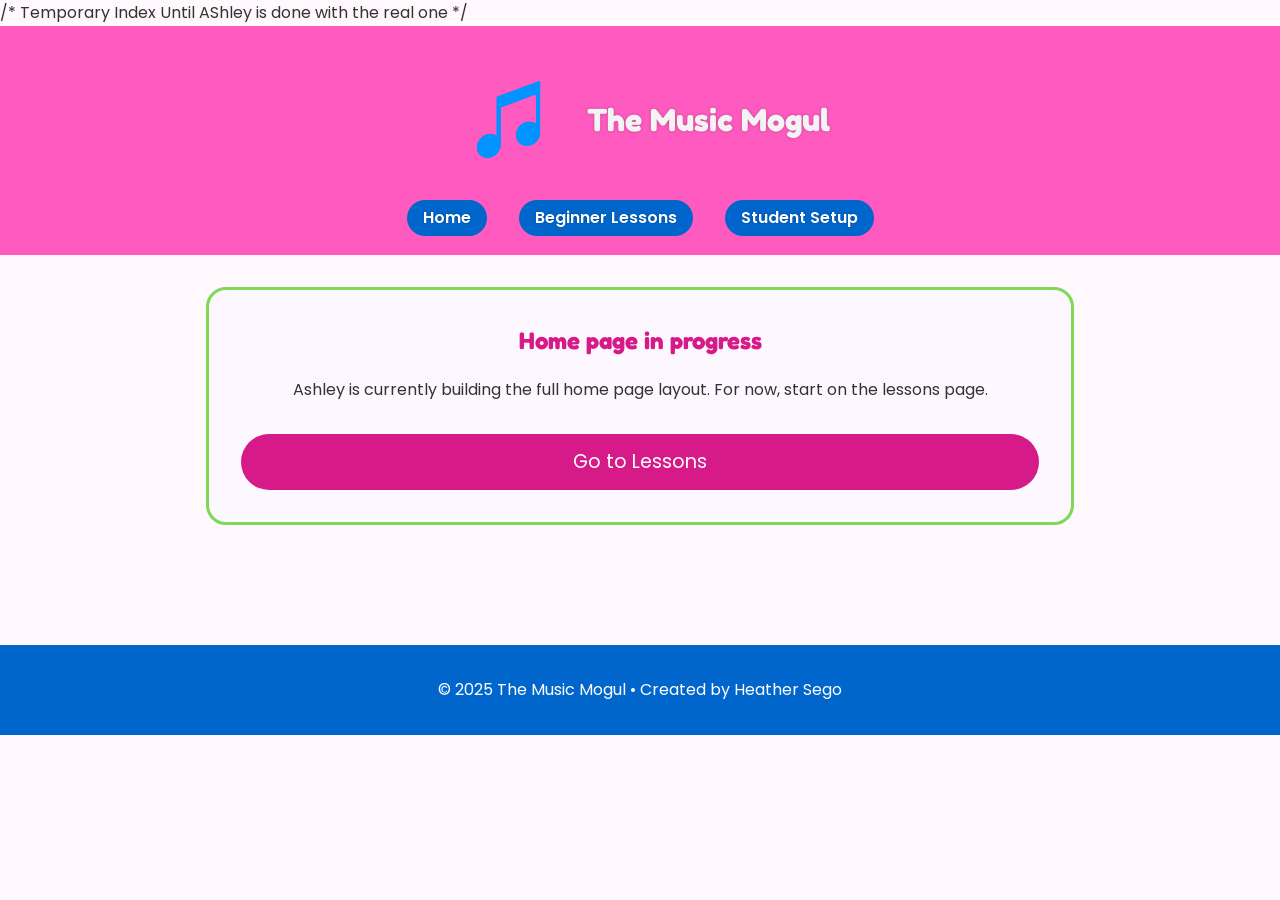
==== index.html @ bfd014b6 "Temporary Index" ====
/* Temporary Index Until AShley is done with the real one */

 <!DOCTYPE html>
<html lang="en">
<head>
  <meta charset="UTF-8" />
  <meta name="viewport" content="width=device-width, initial-scale=1.0" />
  <title>The Music Mogul</title>
  <link rel="icon" type="image/png" href="images/icons/favicon-124.png">
  <link rel="preconnect" href="https://fonts.googleapis.com">
  <link rel="preconnect" href="https://fonts.gstatic.com" crossorigin>
  <link href="https://fonts.googleapis.com/css2?family=Fredoka+One&family=Poppins:wght@300;400;600&display=swap" rel="stylesheet">
  <link rel="stylesheet" href="styles/main.css">
</head>
<body>

  <header>
    <div class="logo-area">
      <img src="images/music-logo.png" alt="Music Mogul Logo" width="140" height="140" decoding="async">
      <h1><a href="index.html">The Music Mogul</a></h1>
    </div>
    <nav>
      <ul class="nav-links">
        <li><a href="index.html">Home</a></li>
        <li><a href="lessons.html">Beginner Lessons</a></li>
        <li><a href="setup.html">Student Setup</a></li>
      </ul>
    </nav>
  </header>

  <main class="lesson-wrapper">
    <section class="lesson-list">
      <h2 style="text-align:center; font-family:'Fredoka One', cursive; color:#d61a88;">
        Home page in progress
      </h2>
      <p style="text-align:center; margin-top: 1rem;">
        Ashley is currently building the full home page layout. For now, start on the lessons page.
      </p>
      <div style="text-align:center; margin-top: 1.5rem;">
        <a class="cta-btn" href="lessons.html">Go to Lessons</a>
      </div>
    </section>
  </main>

  <footer>
    <p>© 2025 The Music Mogul • Created by Heather Sego</p>
  </footer>

</body>
</html>
---- styles/main.css ----
/* ================================
   GLOBAL STYLES
=================================== */

* {
  margin: 0;
  padding: 0;
  box-sizing: border-box;
}

body {
  font-family: 'Poppins', sans-serif;
  background-color: #FFF8FD;
  color: #333;
  line-height: 1.6;
}

p, li {
  text-align: left;
}

/* ================================
   HEADER
=================================== */

header {
  background-color: #ff5abf; /* improved contrast */
  padding: 1.5rem;
  color: #f3f3f3;
}

.logo-area {
  display: flex;
  align-items: center;
  justify-content: center;
  gap: 1rem;
  flex-wrap: wrap;
}

header img {
  width: 120px;
}

header h1 {
  font-family: 'Fredoka One', cursive;
  font-size: 2rem;
  text-align: center;
}

header h1 a {
  color: #f3f3f3;
  text-decoration: none;
  text-shadow: 0 0 3px rgba(0,0,0,0.25);
}

header h1 a:hover {
  opacity: 0.85;
  color: #7ED957;
}

/* NAVIGATION */
nav {
  margin-top: 1rem;
}

.nav-links {
  display: flex;
  justify-content: center;
  gap: 2rem;
  list-style: none;
  flex-wrap: wrap;
}

.nav-links a {
  text-decoration: none;
  font-weight: 600;
  color: #ffffff;
  background-color: #0066cc;
  padding: 0.4rem 1rem;
  border-radius: 20px;
  transition: 0.3s ease;
  text-shadow: 0 0 3px rgba(0,0,0,0.25);
}

.nav-links a:hover {
  background-color: #7ED957;
  color: #333;
}

/* ================================
   HERO SECTION
=================================== */

.hero {
  padding: 4rem 1rem;
  max-width: 900px;
  margin: 0 auto;
}

.hero h2 {
  font-family: 'Fredoka One', cursive;
  font-size: 2.5rem;
  color: #d61a88;
  text-align: center;
}

.hero p {
  max-width: 600px;
  margin: 1rem auto 2rem;
  font-size: 1.2rem;
  text-align: left;
}

.cta-btn {
  display: block;
  margin: 2rem auto 0;
  background-color: #d61a88;
  color: #ffffff;
  padding: 0.8rem 2rem;
  font-size: 1.2rem;
  border-radius: 40px;
  text-decoration: none;
  transition: 0.3s;
  text-align: center;
}

.cta-btn:hover {
  background-color: #7ED957;
  color: #333;
}

/* ================================
   FEATURES
=================================== */

.features {
  padding: 3rem 1rem;
}

.features h2 {
  font-family: 'Fredoka One', cursive;
  color: #0066cc;
  margin-bottom: 2rem;
  text-align: center;
}

.feature-grid {
  display: grid;
  grid-template-columns: repeat(auto-fit, minmax(230px, 1fr));
  gap: 2rem;
  padding: 1rem;
  max-width: 1000px;
  margin: 0 auto;
}

.feature-box {
  background: #ffffff;
  border: 3px solid #ff5abf;
  border-radius: 20px;
  padding: 1.5rem;
  font-size: 1.1rem;
  transition: 0.3s;
}

.feature-box h3 {
  color: #d61a88;
  margin: 0.5rem 0;
  text-align: center;
}

.feature-box:hover {
  transform: scale(1.05);
  border-color: #7ED957;
}

/* ================================
   PRACTICE TRACKER
=================================== */

.tracker {
  padding: 3rem 1rem;
  background-color: #FFE3F8;
  margin-top: 3rem;
  border-top: 4px solid #ff5abf;
  border-bottom: 4px solid #ff5abf;
  text-align: center;
}

.tracker h2 {
  font-family: 'Fredoka One', cursive;
  color: #d61a88;
  margin-bottom: 1rem;
  text-align: center;
}

#practice-display {
  font-size: 1.3rem;
  margin-bottom: 1.5rem;
  text-align: center;
}

button {
  background-color: #0066cc;
  color: #ffffff;
  font-size: 1rem;
  padding: 0.8rem 1.4rem;
  border: none;
  border-radius: 25px;
  margin: 0.5rem;
  cursor: pointer;
  transition: 0.3s ease;
}

button:hover {
  background-color: #7ED957;
  color: #333;
}

/* ================================
   FOOTER
=================================== */

footer p {
  padding: 2rem;
  background-color: #0066cc;
  color: #ffffff;
  margin-top: 3rem;
  font-size: 1rem;
  text-align: center;
}

/* ================================
   LESSONS PAGE
=================================== */

.lesson-wrapper {
  max-width: 900px;
  margin: 0 auto;
  padding: 2rem 1rem;
}

.lesson-intro h2 {
  font-family: 'Fredoka One', cursive;
  color: #d61a88;
  font-size: 2.2rem;
  margin-bottom: 1rem;
  text-align: center;
}

.lesson-intro {
  text-align: left;
}

.lesson-intro p {
  font-size: 1.1rem;
  text-align: left;
  max-width: 700px;
  margin: 1rem auto 1.5rem auto;
}

.lesson-intro img {
  width: 100%;
  max-width: 700px;
  border-radius: 20px;
  border: 4px solid #ff5abf;
  box-shadow: 0 0 15px rgba(255, 110, 199, 0.25);
  display: block;
  margin: 0 auto;
  margin-bottom: 2rem;
}

.lesson-list {
  background: #fdf8ff;
  padding: 2rem;
  border-radius: 20px;
  border: 3px solid #7ED957;
  margin-bottom: 2.5rem;
}

.lesson-list h3 {
  font-family: 'Fredoka One', cursive;
  color: #2f8a1f; 
  text-align: center;
  margin-bottom: 1rem;
}

.lesson-list ul {
  list-style: none;
}

.lesson-list li {
  background: #ffffff;
  border: 2px solid #ff5abf;
  padding: 1rem;
  border-radius: 15px;
  margin: 0.8rem 0;
  text-align: left;
}

/* Focus Styles */
a:focus,
button:focus {
  outline: 3px solid #0066cc;
  outline-offset: 4px;
}

/* ================================
   MOBILE RESPONSIVE
=================================== */

@media (max-width: 500px) {
  header img {
    width: 90px;
  }

  .hero h2 {
    font-size: 2rem;
  }
}

/* HERO IMAGE */
.hero img {
  width: 100%;
  max-width: 700px;
  border-radius: 20px;
  border: 4px solid #ff5abf;
  box-shadow: 0 0 15px rgba(255, 110, 199, 0.25);
  display: block;
  margin: 0 auto;
  margin-bottom: 2rem;
}
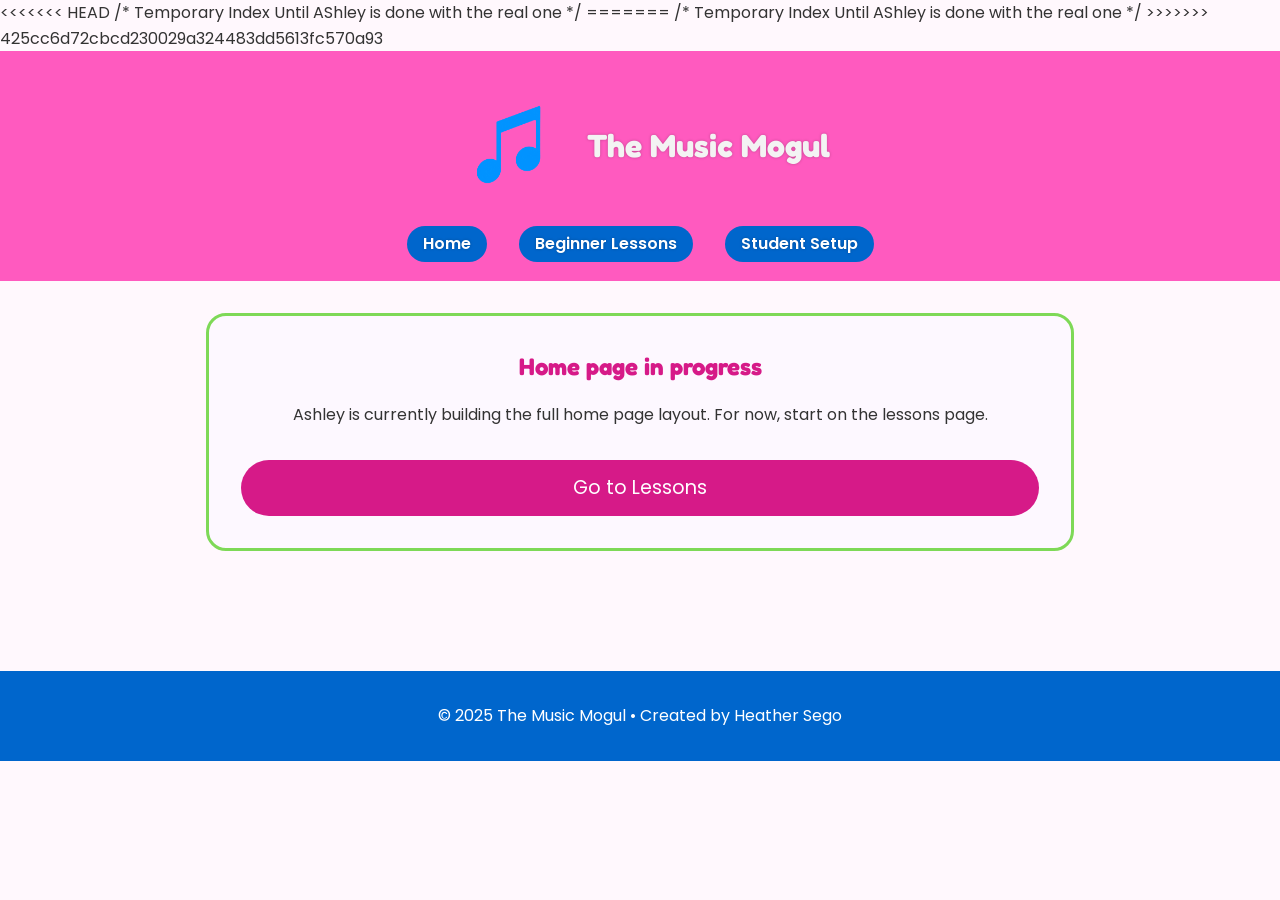
==== commit 87430e38: "Merge branch 'main' of https://github.com/Heathersego87/musicmogulteamproject" ====
--- a/index.html
+++ b/index.html
@@ -1,6 +1,12 @@
+<<<<<<< HEAD
+/* Temporary Index Until AShley is done with the real one */
+
+<!DOCTYPE html>
+=======
  /* Temporary Index Until AShley is done with the real one */
 
  <!DOCTYPE html>
+>>>>>>> 425cc6d72cbcd230029a324483dd5613fc570a93
 <html lang="en">
 <head>
   <meta charset="UTF-8" />
--- a/styles/main.css
+++ b/styles/main.css
@@ -328,4 +328,8 @@
   display: block;
   margin: 0 auto;
   margin-bottom: 2rem;
-}+<<<<<<< HEAD
+}
+=======
+}
+>>>>>>> 3b59990850c152bd3178beb8e74dcd6932a8574d
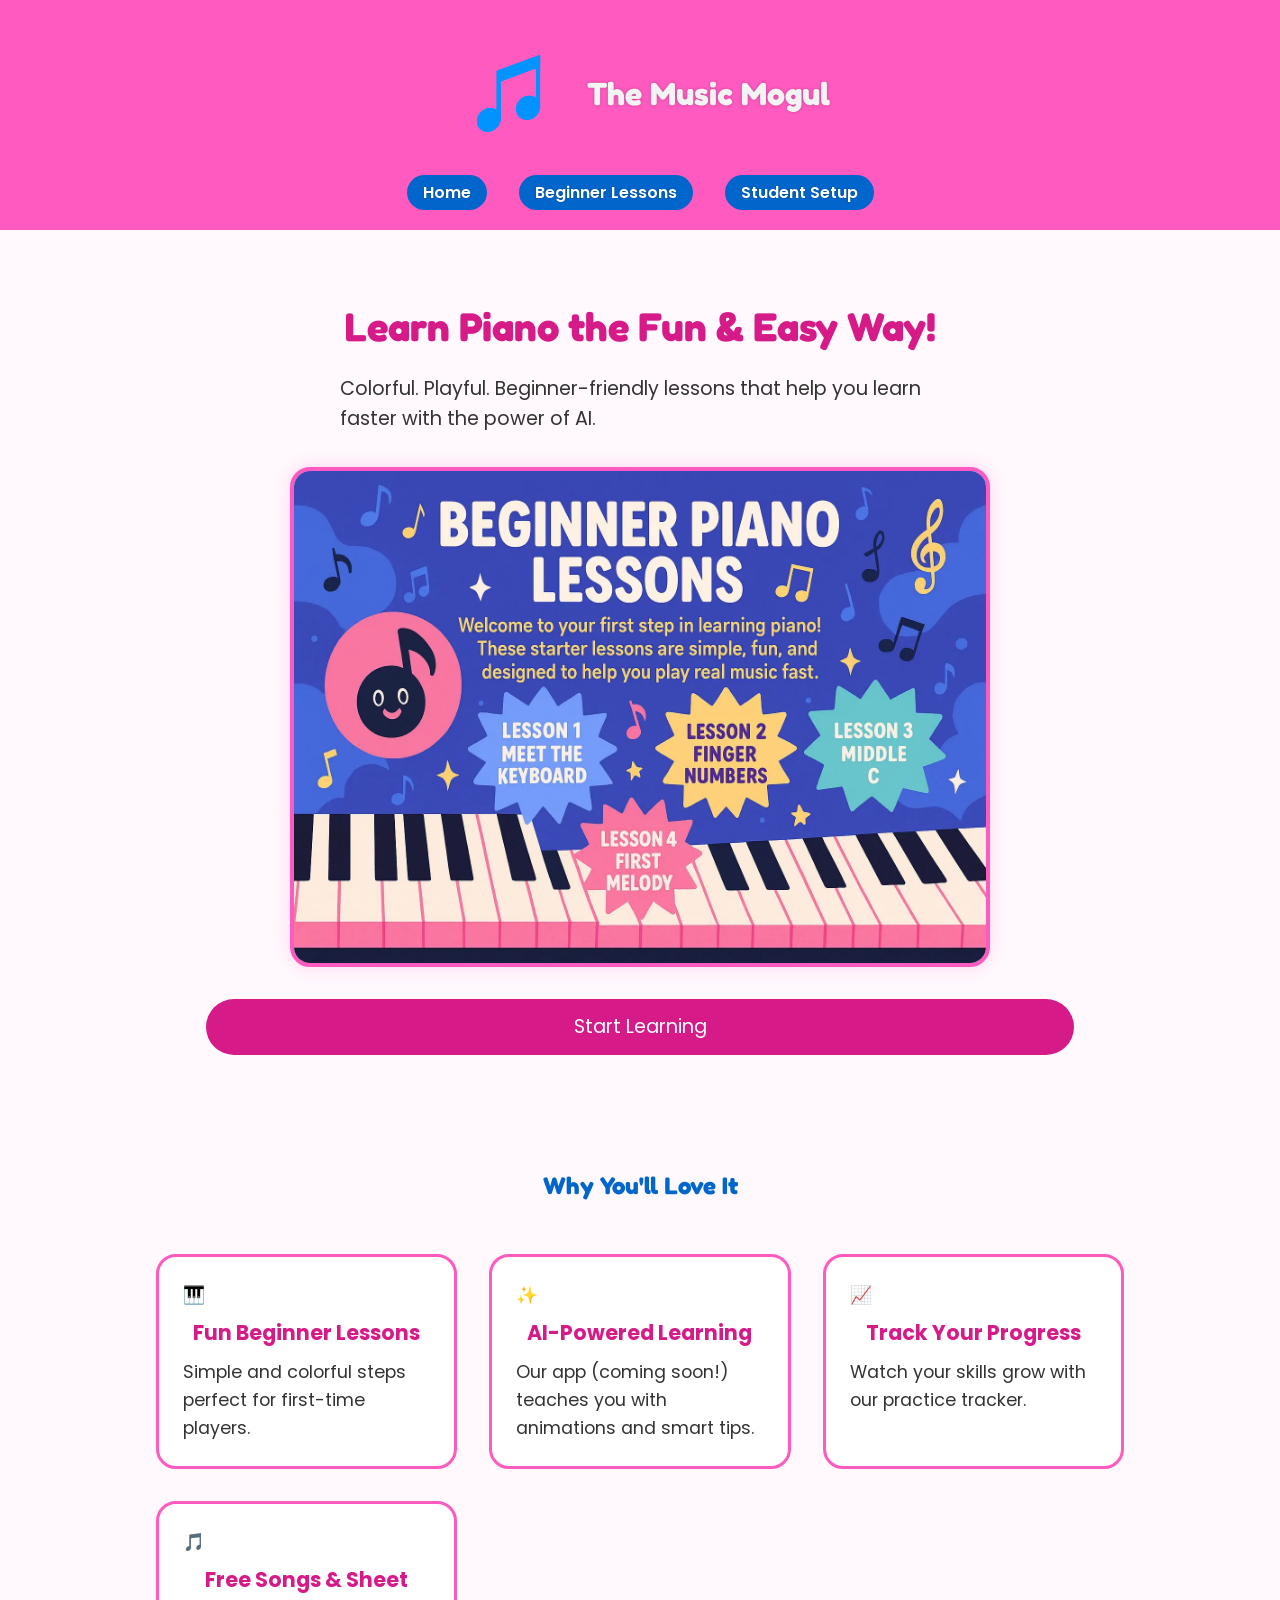
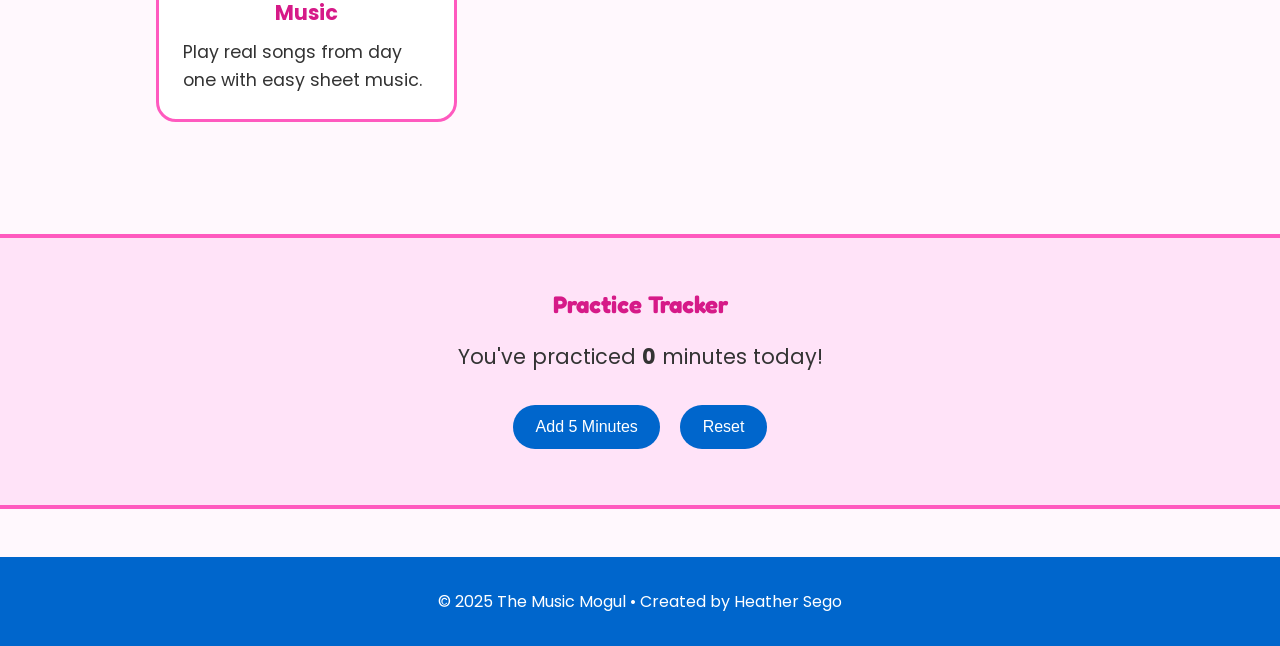
==== commit f5ce09fd: "wdd" ====
--- a/index.html
+++ b/index.html
@@ -1,25 +1,30 @@
-<<<<<<< HEAD
-/* Temporary Index Until AShley is done with the real one */
-
 <!DOCTYPE html>
-=======
- /* Temporary Index Until AShley is done with the real one */
-
- <!DOCTYPE html>
->>>>>>> 425cc6d72cbcd230029a324483dd5613fc570a93
 <html lang="en">
 <head>
   <meta charset="UTF-8" />
   <meta name="viewport" content="width=device-width, initial-scale=1.0" />
   <title>The Music Mogul</title>
-  <link rel="icon" type="image/png" href="images/icons/favicon-124.png">
+
+  <!-- Google Fonts -->
   <link rel="preconnect" href="https://fonts.googleapis.com">
   <link rel="preconnect" href="https://fonts.gstatic.com" crossorigin>
-  <link href="https://fonts.googleapis.com/css2?family=Fredoka+One&family=Poppins:wght@300;400;600&display=swap" rel="stylesheet">
+  <link href="https://fonts.googleapis.com/css2?family=Fredoka+One&family=Poppins:wght@300;400;600&display=swap" 
+        rel="stylesheet" media="print" onload="this.media='all'">
+
+  <!-- CSS -->
   <link rel="stylesheet" href="styles/main.css">
+
+  <!-- Meta -->
+  <meta name="description" content="The Music Mogul — Fun, begiiner-friendly piano lessons for kids, teens, and homeschool families. Learn piano through colorful visuals, tips, and interactive tools.">
+  <meta name="theme-color" content="#FF6EC7">
+
+  <!-- Favicon -->
+  <link rel="icon" type="image/png" href="images/icons/favicon-124.png">
 </head>
+
 <body>
 
+  <!-- HEADER -->
   <header>
     <div class="logo-area">
       <img src="images/music-logo.png" alt="Music Mogul Logo" width="140" height="140" decoding="async">
@@ -34,23 +39,70 @@
     </nav>
   </header>
 
-  <main class="lesson-wrapper">
-    <section class="lesson-list">
-      <h2 style="text-align:center; font-family:'Fredoka One', cursive; color:#d61a88;">
-        Home page in progress
-      </h2>
-      <p style="text-align:center; margin-top: 1rem;">
-        Ashley is currently building the full home page layout. For now, start on the lessons page.
-      </p>
-      <div style="text-align:center; margin-top: 1.5rem;">
-        <a class="cta-btn" href="lessons.html">Go to Lessons</a>
-      </div>
+  <!-- MAIN CONTENT WRAPPER -->
+  <main>
+
+    <!-- HERO SECTION -->
+    <section class="hero">
+        <h2>Learn Piano the Fun & Easy Way!</h2>
+        <p>Colorful. Playful. Beginner-friendly lessons that help you learn faster with the power of AI.</p>
+        <img
+            src="images/lesson-hero.webp"
+            alt="Colorful piano lessons graphic"
+            width="800"
+            height="500"
+            fetchpriority="high"
+            decoding="async"
+            class="hero-img"
+        />
+        <a class="cta-btn" href="lessons.html">Start Learning</a>
     </section>
+
+    <!-- FEATURES -->
+    <section class="features">
+        <h2>Why You'll Love It</h2>
+        <div class="feature-grid">
+            <div class="feature-box">
+                🎹
+                <h3>Fun Beginner Lessons</h3>
+                <p>Simple and colorful steps perfect for first-time players.</p>
+            </div>
+            <div class="feature-box">
+                ✨
+                <h3>AI-Powered Learning</h3>
+                <p>Our app (coming soon!) teaches you with animations and smart tips.</p>
+            </div>
+            <div class="feature-box">
+                📈
+                <h3>Track Your Progress</h3>
+                <p>Watch your skills grow with our practice tracker.</p>
+            </div>
+            <div class="feature-box">
+                🎵
+                <h3>Free Songs & Sheet Music</h3>
+                <p>Play real songs from day one with easy sheet music.</p>
+            </div>
+        </div>
+    </section>
+
+    <!-- PRACTICE TRACKER -->
+    <section class="tracker">
+        <h2>Practice Tracker</h2>
+        <p id="practice-display">You've practiced <strong>0</strong> minutes today!</p>
+        <button id="add-5">Add 5 Minutes</button>
+        <button id="reset">Reset</button>
+    </section>
+
   </main>
+  <!-- END MAIN -->
 
+  <!-- FOOTER -->
   <footer>
     <p>© 2025 The Music Mogul • Created by Heather Sego</p>
   </footer>
 
+  <!-- JS -->
+  <script type="module" src="scripts/main.js"></script>
+
 </body>
 </html>
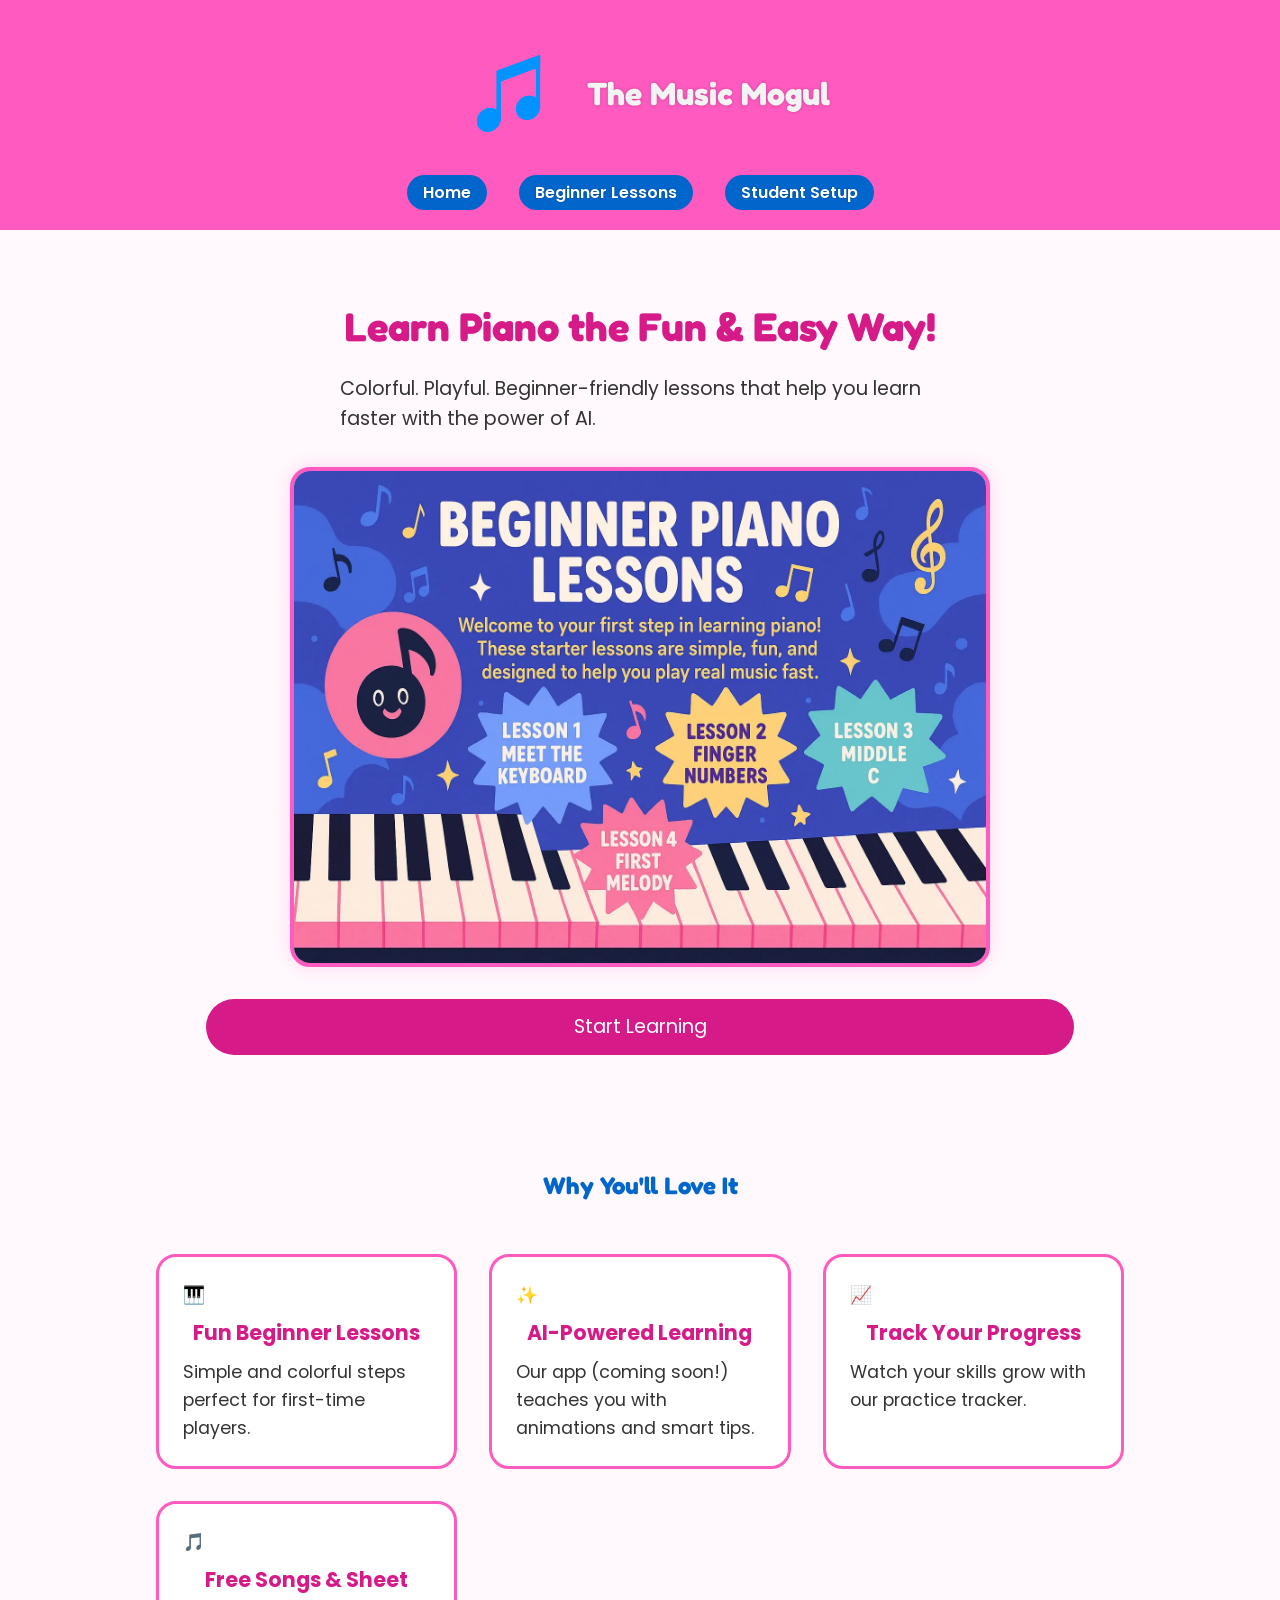
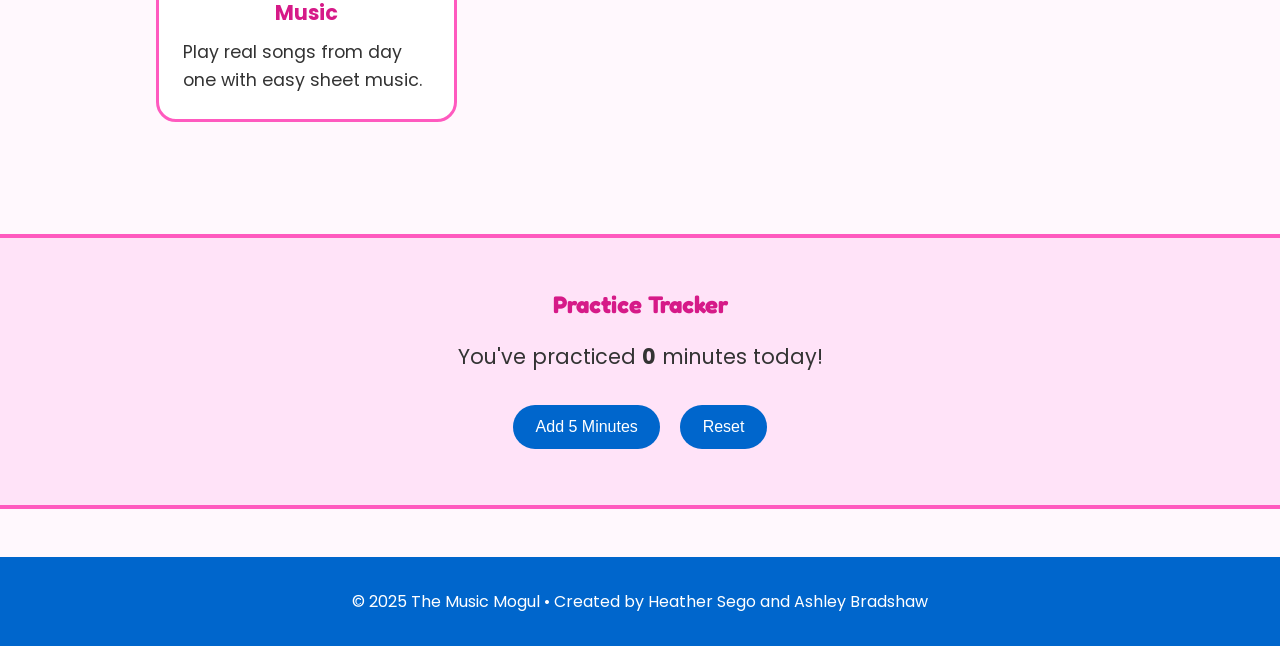
==== commit 6d3bcb68: "adjusted text in index.html" ====
--- a/index.html
+++ b/index.html
@@ -98,7 +98,7 @@
 
   <!-- FOOTER -->
   <footer>
-    <p>© 2025 The Music Mogul • Created by Heather Sego</p>
+    <p>© 2025 The Music Mogul • Created by Heather Sego and Ashley Bradshaw</p>
   </footer>
 
   <!-- JS -->
--- a/styles/main.css
+++ b/styles/main.css
@@ -328,8 +328,4 @@
   display: block;
   margin: 0 auto;
   margin-bottom: 2rem;
-<<<<<<< HEAD
-}
-=======
-}
->>>>>>> 3b59990850c152bd3178beb8e74dcd6932a8574d
+}
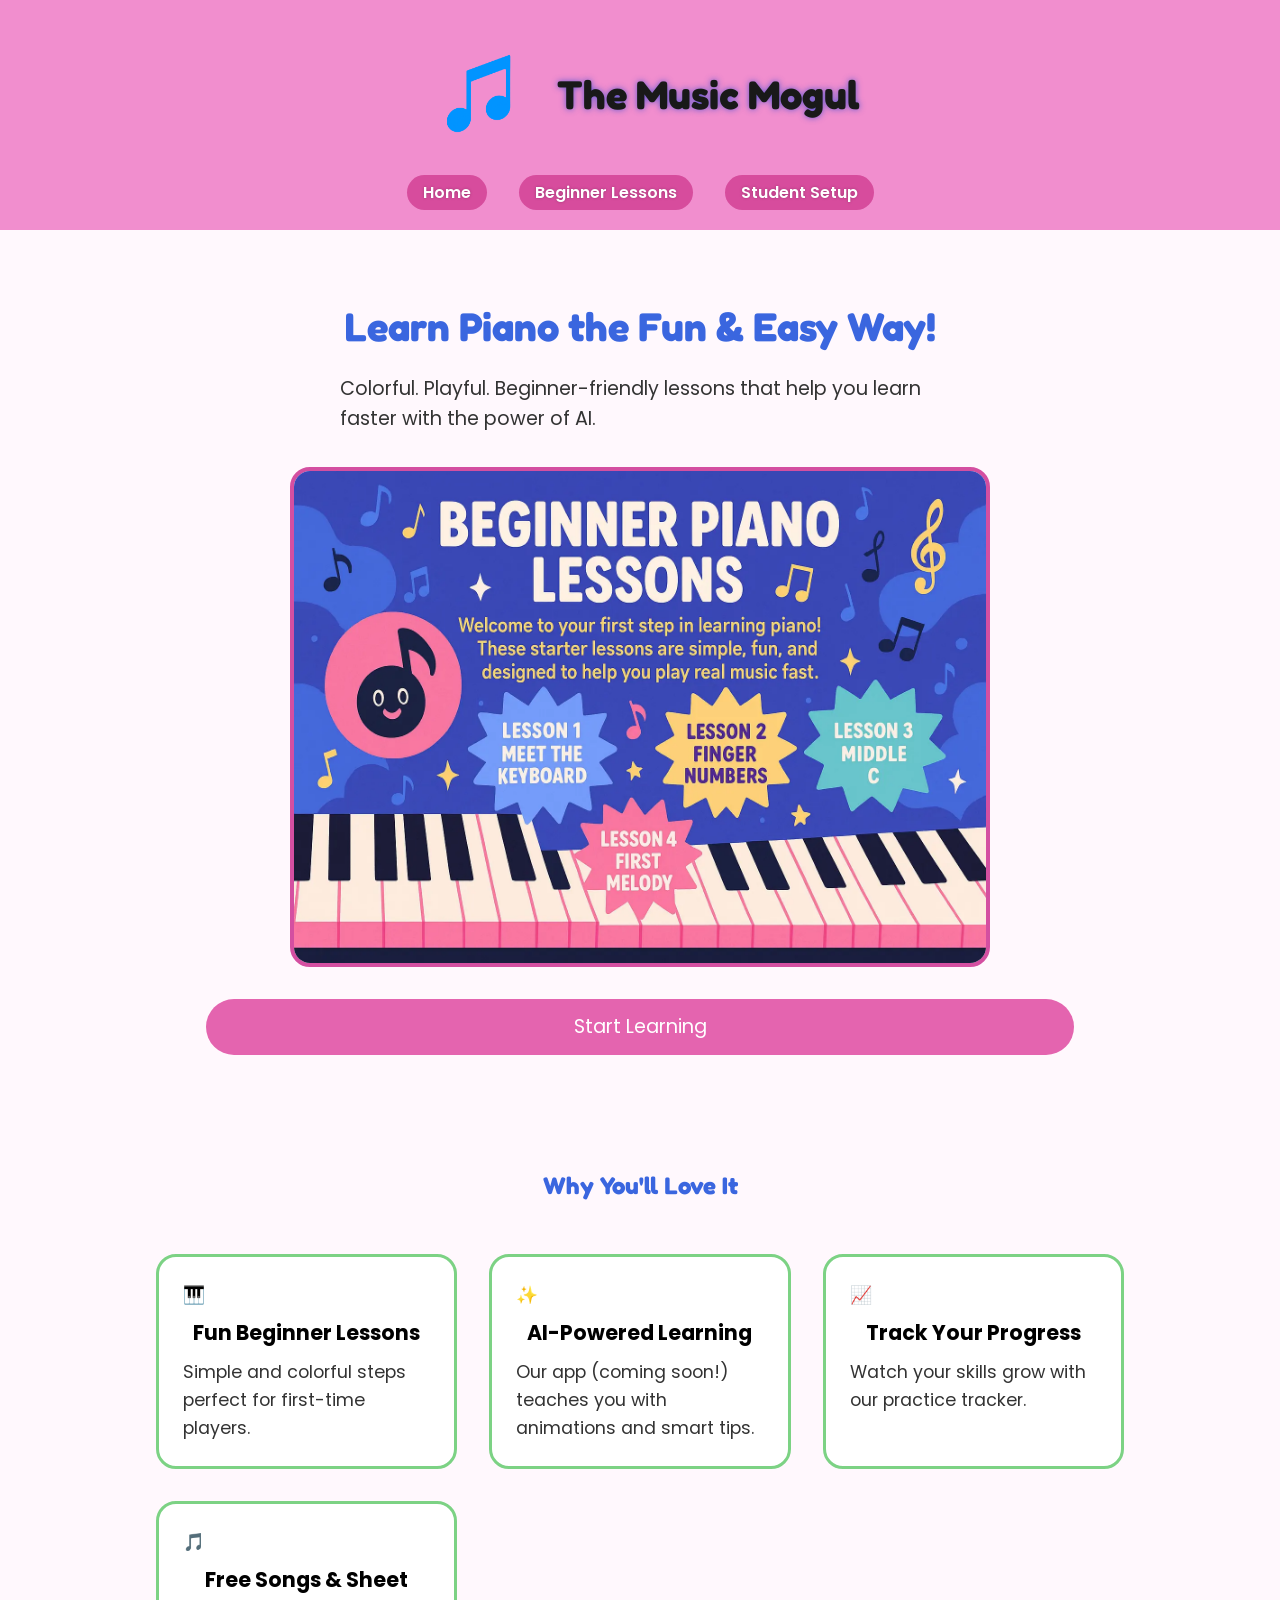
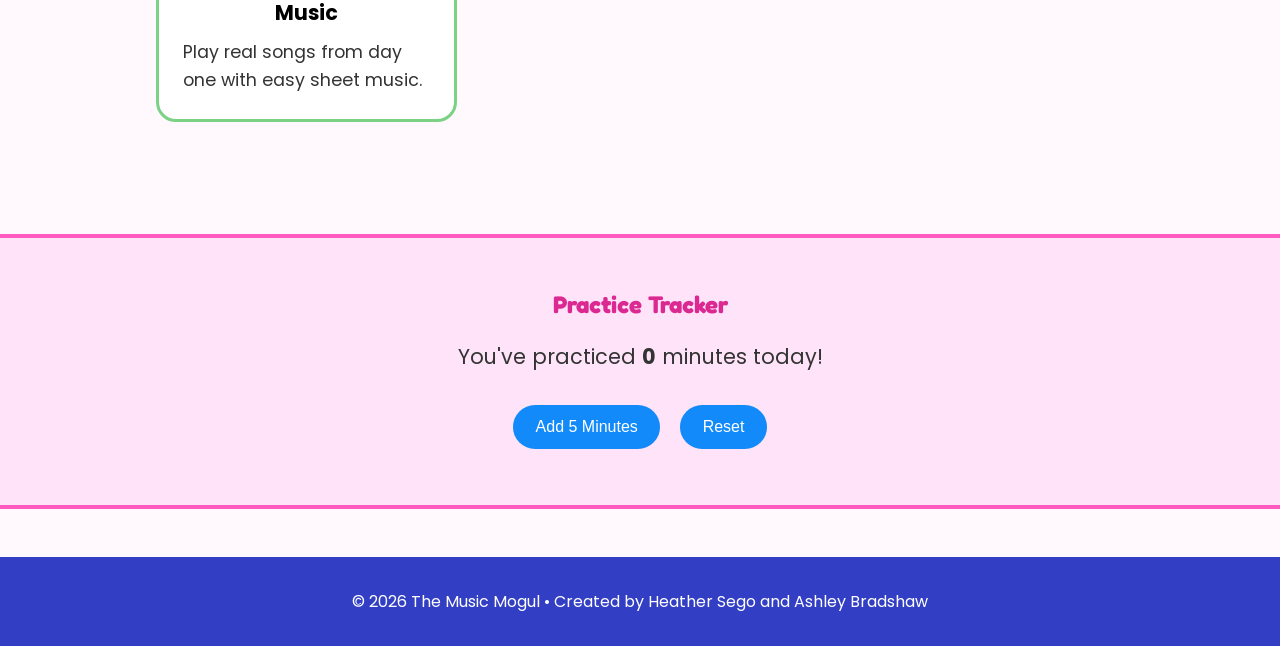
==== commit 6a3d4abb: "more style changes and lesson fixes" ====
--- a/index.html
+++ b/index.html
@@ -98,7 +98,7 @@
 
   <!-- FOOTER -->
   <footer>
-    <p>© 2025 The Music Mogul • Created by Heather Sego and Ashley Bradshaw</p>
+    <p>© 2026 The Music Mogul • Created by Heather Sego and Ashley Bradshaw</p>
   </footer>
 
   <!-- JS -->
--- a/styles/main.css
+++ b/styles/main.css
@@ -24,7 +24,7 @@
 =================================== */
 
 header {
-  background-color: #ff5abf; /* improved contrast */
+  background-color: hsl(321, 78%, 75%); /* improved contrast */
   padding: 1.5rem;
   color: #f3f3f3;
 }
@@ -43,19 +43,18 @@
 
 header h1 {
   font-family: 'Fredoka One', cursive;
-  font-size: 2rem;
+  font-size: 2.5rem;
   text-align: center;
 }
 
 header h1 a {
-  color: #f3f3f3;
+  color: #191919;
   text-decoration: none;
-  text-shadow: 0 0 3px rgba(0,0,0,0.25);
+  text-shadow: 0 0 6px rgba(31, 64, 210, 0.685);
 }
 
 header h1 a:hover {
-  opacity: 0.85;
-  color: #7ED957;
+  color: #fdd5f0;
 }
 
 /* NAVIGATION */
@@ -75,7 +74,7 @@
   text-decoration: none;
   font-weight: 600;
   color: #ffffff;
-  background-color: #0066cc;
+  background-color: #d74c9d;
   padding: 0.4rem 1rem;
   border-radius: 20px;
   transition: 0.3s ease;
@@ -83,7 +82,7 @@
 }
 
 .nav-links a:hover {
-  background-color: #7ED957;
+  background-color: #8ac770;
   color: #333;
 }
 
@@ -100,7 +99,7 @@
 .hero h2 {
   font-family: 'Fredoka One', cursive;
   font-size: 2.5rem;
-  color: #d61a88;
+  color: #3a66df;
   text-align: center;
 }
 
@@ -114,7 +113,7 @@
 .cta-btn {
   display: block;
   margin: 2rem auto 0;
-  background-color: #d61a88;
+  background-color: #e464af;
   color: #ffffff;
   padding: 0.8rem 2rem;
   font-size: 1.2rem;
@@ -125,7 +124,7 @@
 }
 
 .cta-btn:hover {
-  background-color: #7ED957;
+  background-color: #8ac770;
   color: #333;
 }
 
@@ -139,7 +138,7 @@
 
 .features h2 {
   font-family: 'Fredoka One', cursive;
-  color: #0066cc;
+  color: #3a66df;
   margin-bottom: 2rem;
   text-align: center;
 }
@@ -155,7 +154,7 @@
 
 .feature-box {
   background: #ffffff;
-  border: 3px solid #ff5abf;
+  border: 3px solid #7cd284;
   border-radius: 20px;
   padding: 1.5rem;
   font-size: 1.1rem;
@@ -163,14 +162,14 @@
 }
 
 .feature-box h3 {
-  color: #d61a88;
+  color: #000000;
   margin: 0.5rem 0;
   text-align: center;
 }
 
 .feature-box:hover {
   transform: scale(1.05);
-  border-color: #7ED957;
+  border-color: #ea5ec5;
 }
 
 /* ================================
@@ -188,7 +187,7 @@
 
 .tracker h2 {
   font-family: 'Fredoka One', cursive;
-  color: #d61a88;
+  color: #dc2992;
   margin-bottom: 1rem;
   text-align: center;
 }
@@ -200,7 +199,7 @@
 }
 
 button {
-  background-color: #0066cc;
+  background-color: #128afa;
   color: #ffffff;
   font-size: 1rem;
   padding: 0.8rem 1.4rem;
@@ -212,7 +211,7 @@
 }
 
 button:hover {
-  background-color: #7ED957;
+  background-color: #72e442;
   color: #333;
 }
 
@@ -222,7 +221,7 @@
 
 footer p {
   padding: 2rem;
-  background-color: #0066cc;
+  background-color: #323ec4;
   color: #ffffff;
   margin-top: 3rem;
   font-size: 1rem;
@@ -241,7 +240,7 @@
 
 .lesson-intro h2 {
   font-family: 'Fredoka One', cursive;
-  color: #d61a88;
+  color: #da3ca5;
   font-size: 2.2rem;
   margin-bottom: 1rem;
   text-align: center;
@@ -262,8 +261,8 @@
   width: 100%;
   max-width: 700px;
   border-radius: 20px;
-  border: 4px solid #ff5abf;
-  box-shadow: 0 0 15px rgba(255, 110, 199, 0.25);
+  border: 4px solid #d44fa1;
+  box-shadow: 50 5 25px rgb(110, 36, 81);
   display: block;
   margin: 0 auto;
   margin-bottom: 2rem;
@@ -273,13 +272,13 @@
   background: #fdf8ff;
   padding: 2rem;
   border-radius: 20px;
-  border: 3px solid #7ED957;
+  border: 3px solid #80d173;
   margin-bottom: 2.5rem;
 }
 
 .lesson-list h3 {
   font-family: 'Fredoka One', cursive;
-  color: #2f8a1f; 
+  color: #189225; 
   text-align: center;
   margin-bottom: 1rem;
 }
@@ -304,6 +303,19 @@
   outline-offset: 4px;
 }
 
+/* HERO IMAGE */
+.hero-img {
+  width: 100%;
+  max-width: 700px;
+  border-radius: 20px;
+  border: 4px solid #d44fa1;
+  box-shadow: 50 5 25px rgb(110, 36, 81);
+  display: block;
+  margin: 0 auto;
+  margin-bottom: 2rem;
+}
+
+
 /* ================================
    MOBILE RESPONSIVE
 =================================== */
@@ -316,16 +328,12 @@
   .hero h2 {
     font-size: 2rem;
   }
-}
-
-/* HERO IMAGE */
-.hero img {
-  width: 100%;
-  max-width: 700px;
-  border-radius: 20px;
-  border: 4px solid #ff5abf;
-  box-shadow: 0 0 15px rgba(255, 110, 199, 0.25);
-  display: block;
-  margin: 0 auto;
-  margin-bottom: 2rem;
-}
+  .hero-img {
+    height: auto;
+    object-fit: cover;
+  }
+  .logo-area img {
+    height: auto;
+    object-fit: cover;
+}
+}
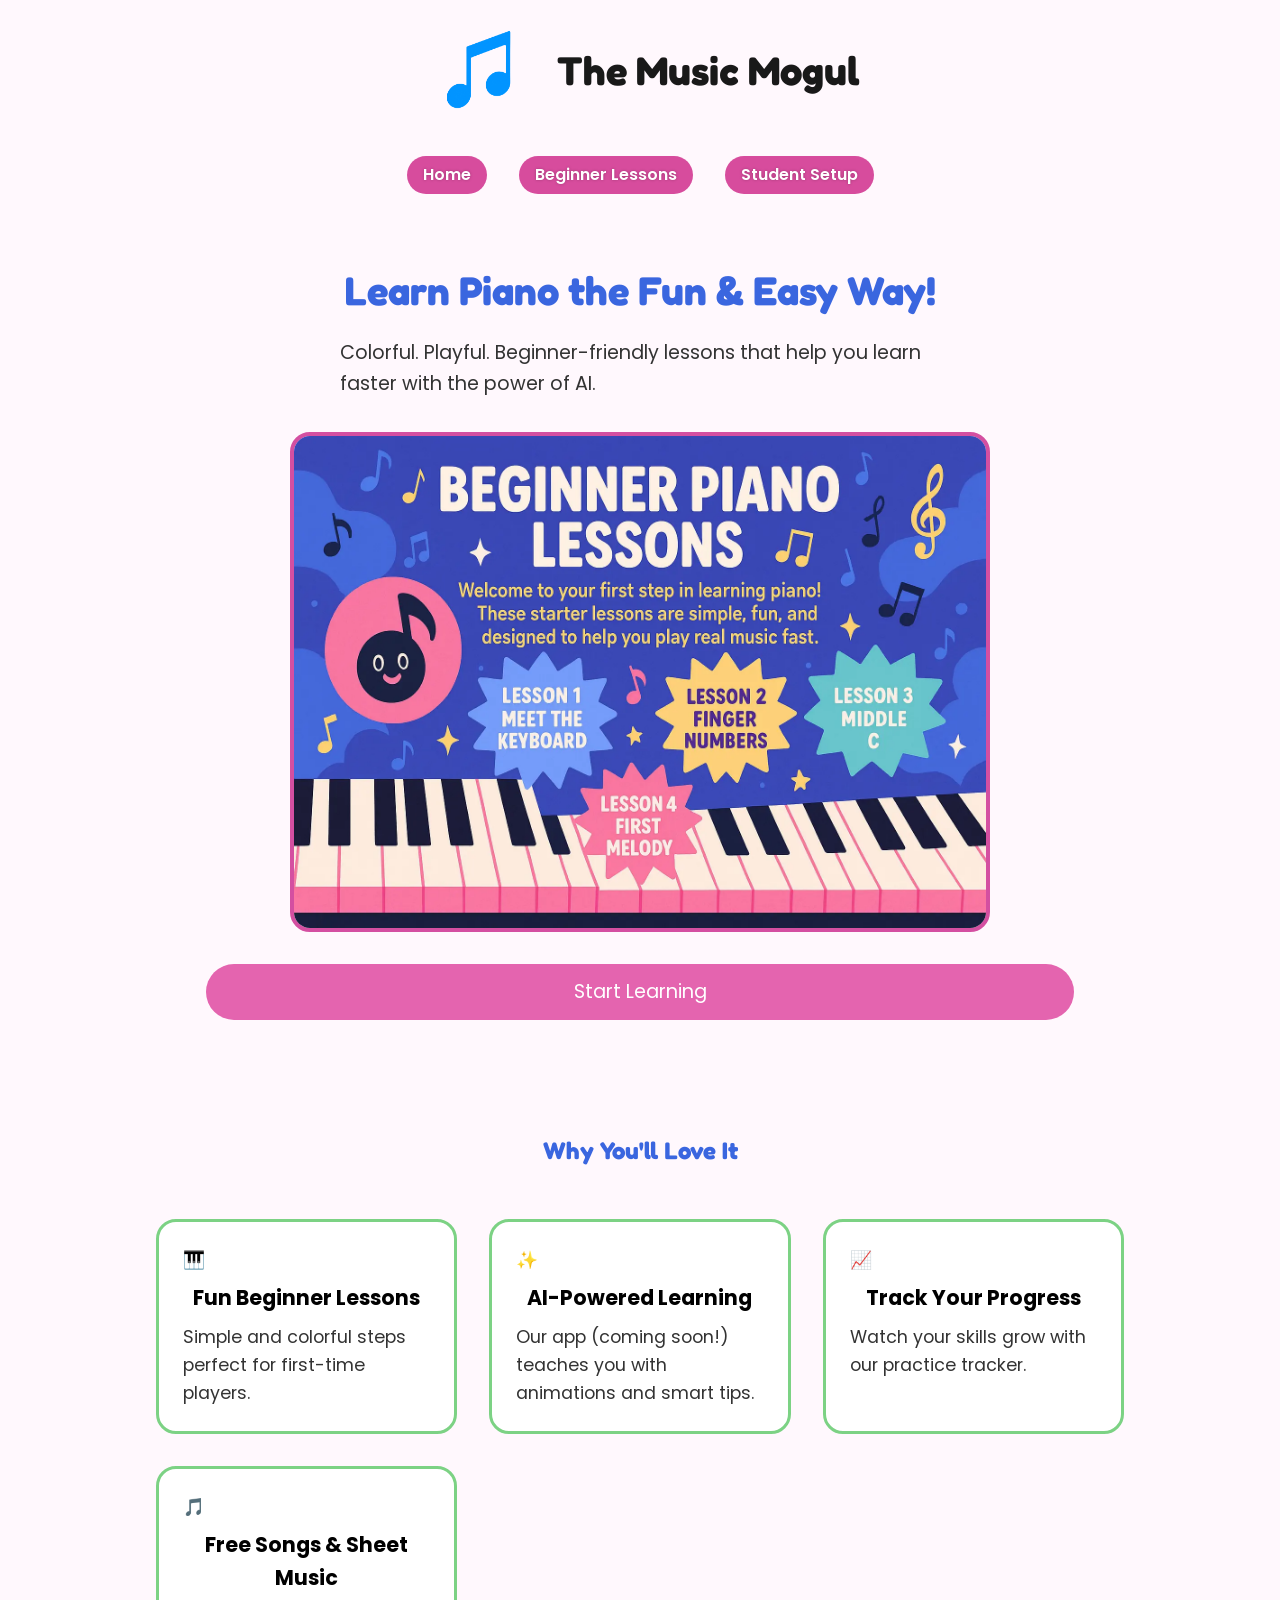
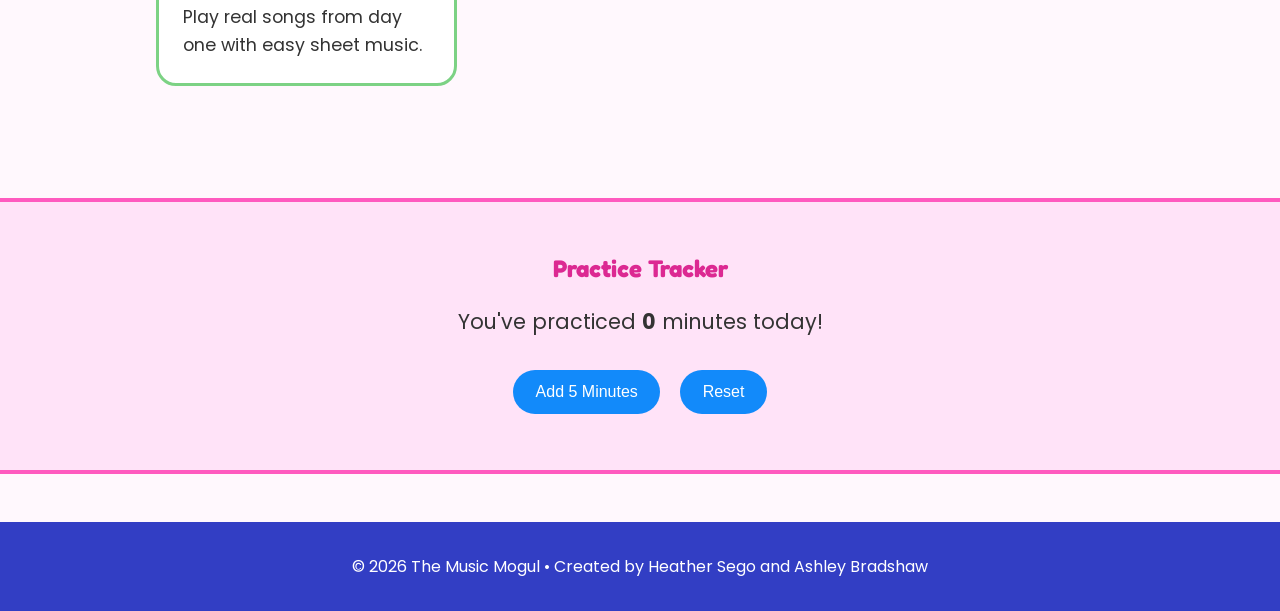
==== commit 2ec22407: "Add responsive navigation menu and validated student setup form" ====
--- a/index.html
+++ b/index.html
@@ -26,18 +26,23 @@
 
   <!-- HEADER -->
   <header>
-    <div class="logo-area">
-      <img src="images/music-logo.png" alt="Music Mogul Logo" width="140" height="140" decoding="async">
-      <h1><a href="index.html">The Music Mogul</a></h1>
-    </div>
-    <nav>
-      <ul class="nav-links">
-        <li><a href="index.html">Home</a></li>
-        <li><a href="lessons.html">Beginner Lessons</a></li>
-        <li><a href="setup.html">Student Setup</a></li>
-      </ul>
-    </nav>
-  </header>
+  <div class="logo-area">
+    <img src="images/music-logo.png" alt="Music Mogul Logo" width="140" height="140" decoding="async">
+    <h1><a href="index.html">The Music Mogul</a></h1>
+  </div>
+
+  <button id="menuButton" class="menu-button" aria-label="Open navigation menu" aria-expanded="false" aria-controls="siteNav">
+    ☰ Menu
+  </button>
+
+  <nav id="siteNav">
+    <ul class="nav-links">
+      <li><a href="index.html">Home</a></li>
+      <li><a href="lessons.html">Beginner Lessons</a></li>
+      <li><a href="setup.html">Student Setup</a></li>
+    </ul>
+  </nav>
+</header>
 
   <!-- MAIN CONTENT WRAPPER -->
   <main>
--- a/styles/main.css
+++ b/styles/main.css
@@ -15,7 +15,8 @@
   line-height: 1.6;
 }
 
-p, li {
+p,
+li {
   text-align: left;
 }
 
@@ -24,7 +25,11 @@
 =================================== */
 
 header {
+<<<<<<< HEAD
   background-color: hsl(321, 78%, 75%); /* improved contrast */
+=======
+  background-color: hsl(321, 100%, 69%);
+>>>>>>> 5ec89bc (Add responsive navigation menu and validated student setup form)
   padding: 1.5rem;
   color: #f3f3f3;
 }
@@ -50,7 +55,11 @@
 header h1 a {
   color: #191919;
   text-decoration: none;
+<<<<<<< HEAD
   text-shadow: 0 0 6px rgba(31, 64, 210, 0.685);
+=======
+  text-shadow: 0 0 3px rgba(0, 0, 0, 0.25);
+>>>>>>> 5ec89bc (Add responsive navigation menu and validated student setup form)
 }
 
 header h1 a:hover {
@@ -58,7 +67,21 @@
 }
 
 /* NAVIGATION */
-nav {
+
+.menu-button {
+  display: none;
+  background-color: #2f8a1f;
+  color: #ffffff;
+  font-size: 1rem;
+  padding: 0.8rem 1.2rem;
+  border: none;
+  border-radius: 10px;
+  cursor: pointer;
+  margin: 1rem auto 0;
+}
+
+#siteNav {
+  display: block;
   margin-top: 1rem;
 }
 
@@ -78,7 +101,8 @@
   padding: 0.4rem 1rem;
   border-radius: 20px;
   transition: 0.3s ease;
-  text-shadow: 0 0 3px rgba(0,0,0,0.25);
+  text-shadow: 0 0 3px rgba(0, 0, 0, 0.25);
+  display: inline-block;
 }
 
 .nav-links a:hover {
@@ -278,7 +302,11 @@
 
 .lesson-list h3 {
   font-family: 'Fredoka One', cursive;
+<<<<<<< HEAD
   color: #189225; 
+=======
+  color: #2f8a1f;
+>>>>>>> 5ec89bc (Add responsive navigation menu and validated student setup form)
   text-align: center;
   margin-bottom: 1rem;
 }
@@ -296,7 +324,8 @@
   text-align: left;
 }
 
-/* Focus Styles */
+/* FOCUS STYLES */
+
 a:focus,
 button:focus {
   outline: 3px solid #0066cc;
@@ -304,6 +333,7 @@
 }
 
 /* HERO IMAGE */
+
 .hero-img {
   width: 100%;
   max-width: 700px;
@@ -315,19 +345,45 @@
   margin-bottom: 2rem;
 }
 
-
 /* ================================
    MOBILE RESPONSIVE
 =================================== */
 
-@media (max-width: 500px) {
+@media (max-width: 700px) {
+  header {
+    text-align: center;
+  }
+
   header img {
     width: 90px;
   }
 
+  .menu-button {
+    display: block !important;
+    margin: 1rem auto 0;
+  }
+
+  #siteNav {
+    display: none;
+    width: 100%;
+  }
+
+  #siteNav.open {
+    display: block;
+  }
+
+  .nav-links {
+    display: flex;
+    flex-direction: column;
+    align-items: center;
+    gap: 1rem;
+    margin-top: 1rem;
+  }
+
   .hero h2 {
     font-size: 2rem;
   }
+
   .hero-img {
     height: auto;
     object-fit: cover;
@@ -335,5 +391,22 @@
   .logo-area img {
     height: auto;
     object-fit: cover;
-}
-}
+  }
+}
+
+@media (min-width: 701px) {
+  .menu-button {
+    display: none !important;
+  }
+
+  #siteNav {
+    display: block !important;
+  }
+
+  .nav-links {
+    display: flex;
+    flex-direction: row;
+    justify-content: center;
+    align-items: center;
+  }
+}
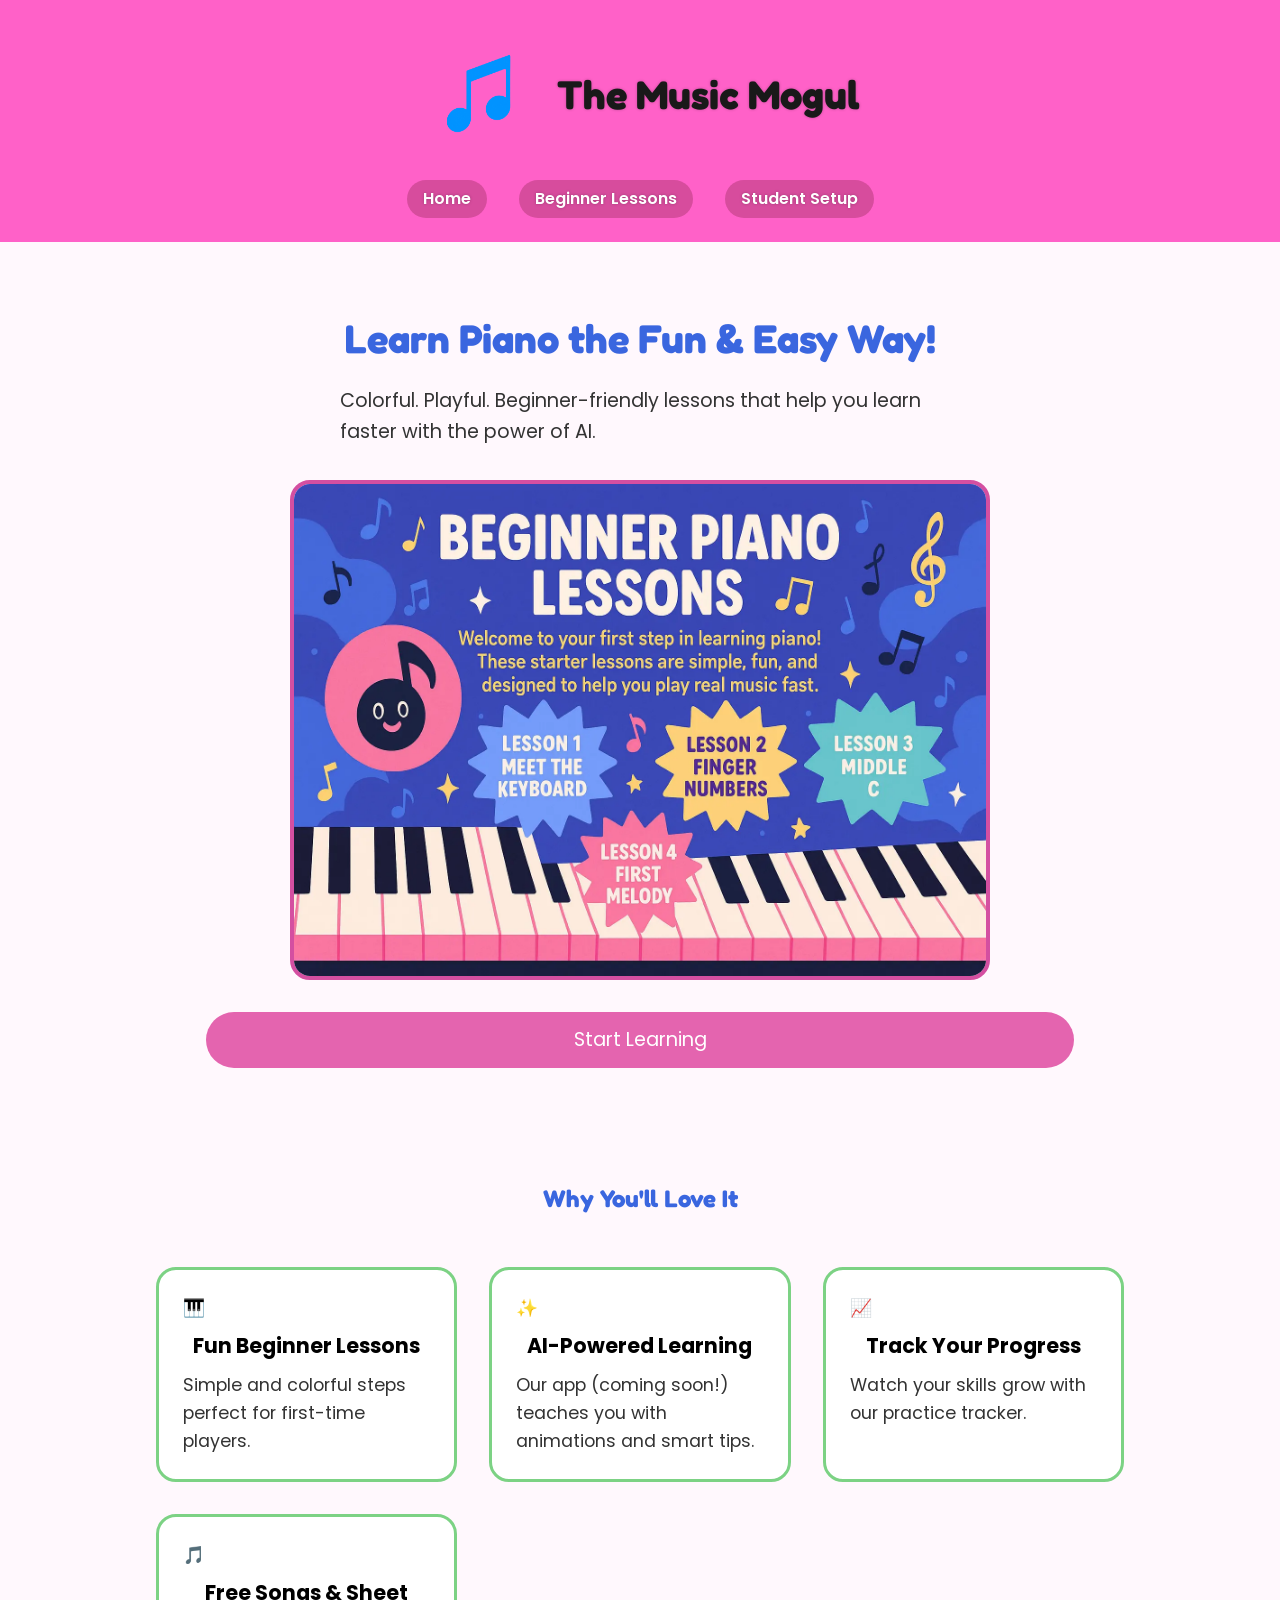
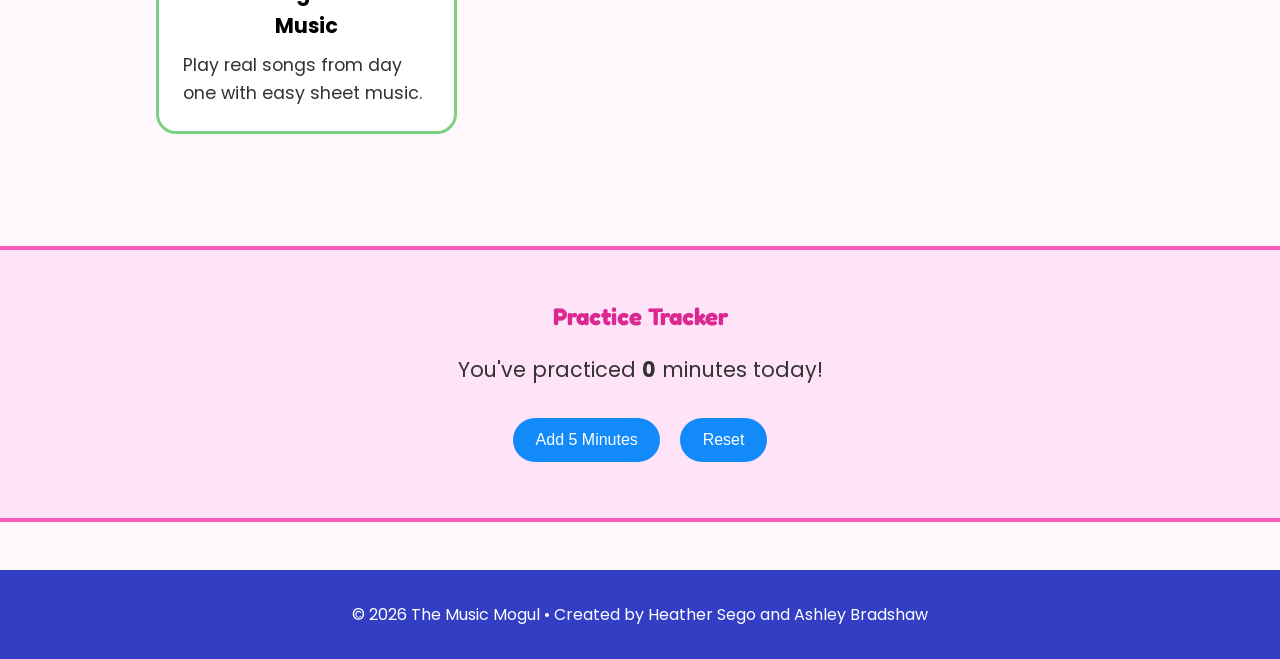
==== commit b42a4646: "Add responsive navigation menu and validated student setup form" ====
--- a/index.html
+++ b/index.html
@@ -26,23 +26,23 @@
 
   <!-- HEADER -->
   <header>
-  <div class="logo-area">
-    <img src="images/music-logo.png" alt="Music Mogul Logo" width="140" height="140" decoding="async">
-    <h1><a href="index.html">The Music Mogul</a></h1>
-  </div>
+    <div class="logo-area">
+      <img src="images/music-logo.png" alt="Music Mogul Logo" width="140" height="140" decoding="async">
+      <h1><a href="index.html">The Music Mogul</a></h1>
+    </div>
 
-  <button id="menuButton" class="menu-button" aria-label="Open navigation menu" aria-expanded="false" aria-controls="siteNav">
-    ☰ Menu
-  </button>
+    <button id="menuButton" class="menu-button" aria-label="Open navigation menu" aria-expanded="false" aria-controls="siteNav">
+        ☰ Menu
+    </button>
 
-  <nav id="siteNav">
-    <ul class="nav-links">
-      <li><a href="index.html">Home</a></li>
-      <li><a href="lessons.html">Beginner Lessons</a></li>
-      <li><a href="setup.html">Student Setup</a></li>
-    </ul>
-  </nav>
-</header>
+    <nav id="siteNav">
+      <ul class="nav-links">
+        <li><a href="index.html">Home</a></li>
+        <li><a href="lessons.html">Beginner Lessons</a></li>
+        <li><a href="setup.html">Student Setup</a></li>
+      </ul>
+    </nav>
+  </header>
 
   <!-- MAIN CONTENT WRAPPER -->
   <main>
--- a/styles/main.css
+++ b/styles/main.css
@@ -15,7 +15,7 @@
   line-height: 1.6;
 }
 
-p,
+p, 
 li {
   text-align: left;
 }
@@ -25,11 +25,8 @@
 =================================== */
 
 header {
-<<<<<<< HEAD
   background-color: hsl(321, 78%, 75%); /* improved contrast */
-=======
   background-color: hsl(321, 100%, 69%);
->>>>>>> 5ec89bc (Add responsive navigation menu and validated student setup form)
   padding: 1.5rem;
   color: #f3f3f3;
 }
@@ -55,11 +52,8 @@
 header h1 a {
   color: #191919;
   text-decoration: none;
-<<<<<<< HEAD
   text-shadow: 0 0 6px rgba(31, 64, 210, 0.685);
-=======
   text-shadow: 0 0 3px rgba(0, 0, 0, 0.25);
->>>>>>> 5ec89bc (Add responsive navigation menu and validated student setup form)
 }
 
 header h1 a:hover {
@@ -67,7 +61,6 @@
 }
 
 /* NAVIGATION */
-
 .menu-button {
   display: none;
   background-color: #2f8a1f;
@@ -302,11 +295,8 @@
 
 .lesson-list h3 {
   font-family: 'Fredoka One', cursive;
-<<<<<<< HEAD
   color: #189225; 
-=======
   color: #2f8a1f;
->>>>>>> 5ec89bc (Add responsive navigation menu and validated student setup form)
   text-align: center;
   margin-bottom: 1rem;
 }
@@ -325,7 +315,6 @@
 }
 
 /* FOCUS STYLES */
-
 a:focus,
 button:focus {
   outline: 3px solid #0066cc;
@@ -345,6 +334,7 @@
   margin-bottom: 2rem;
 }
 
+
 /* ================================
    MOBILE RESPONSIVE
 =================================== */
@@ -353,7 +343,6 @@
   header {
     text-align: center;
   }
-
   header img {
     width: 90px;
   }
@@ -383,7 +372,6 @@
   .hero h2 {
     font-size: 2rem;
   }
-
   .hero-img {
     height: auto;
     object-fit: cover;
